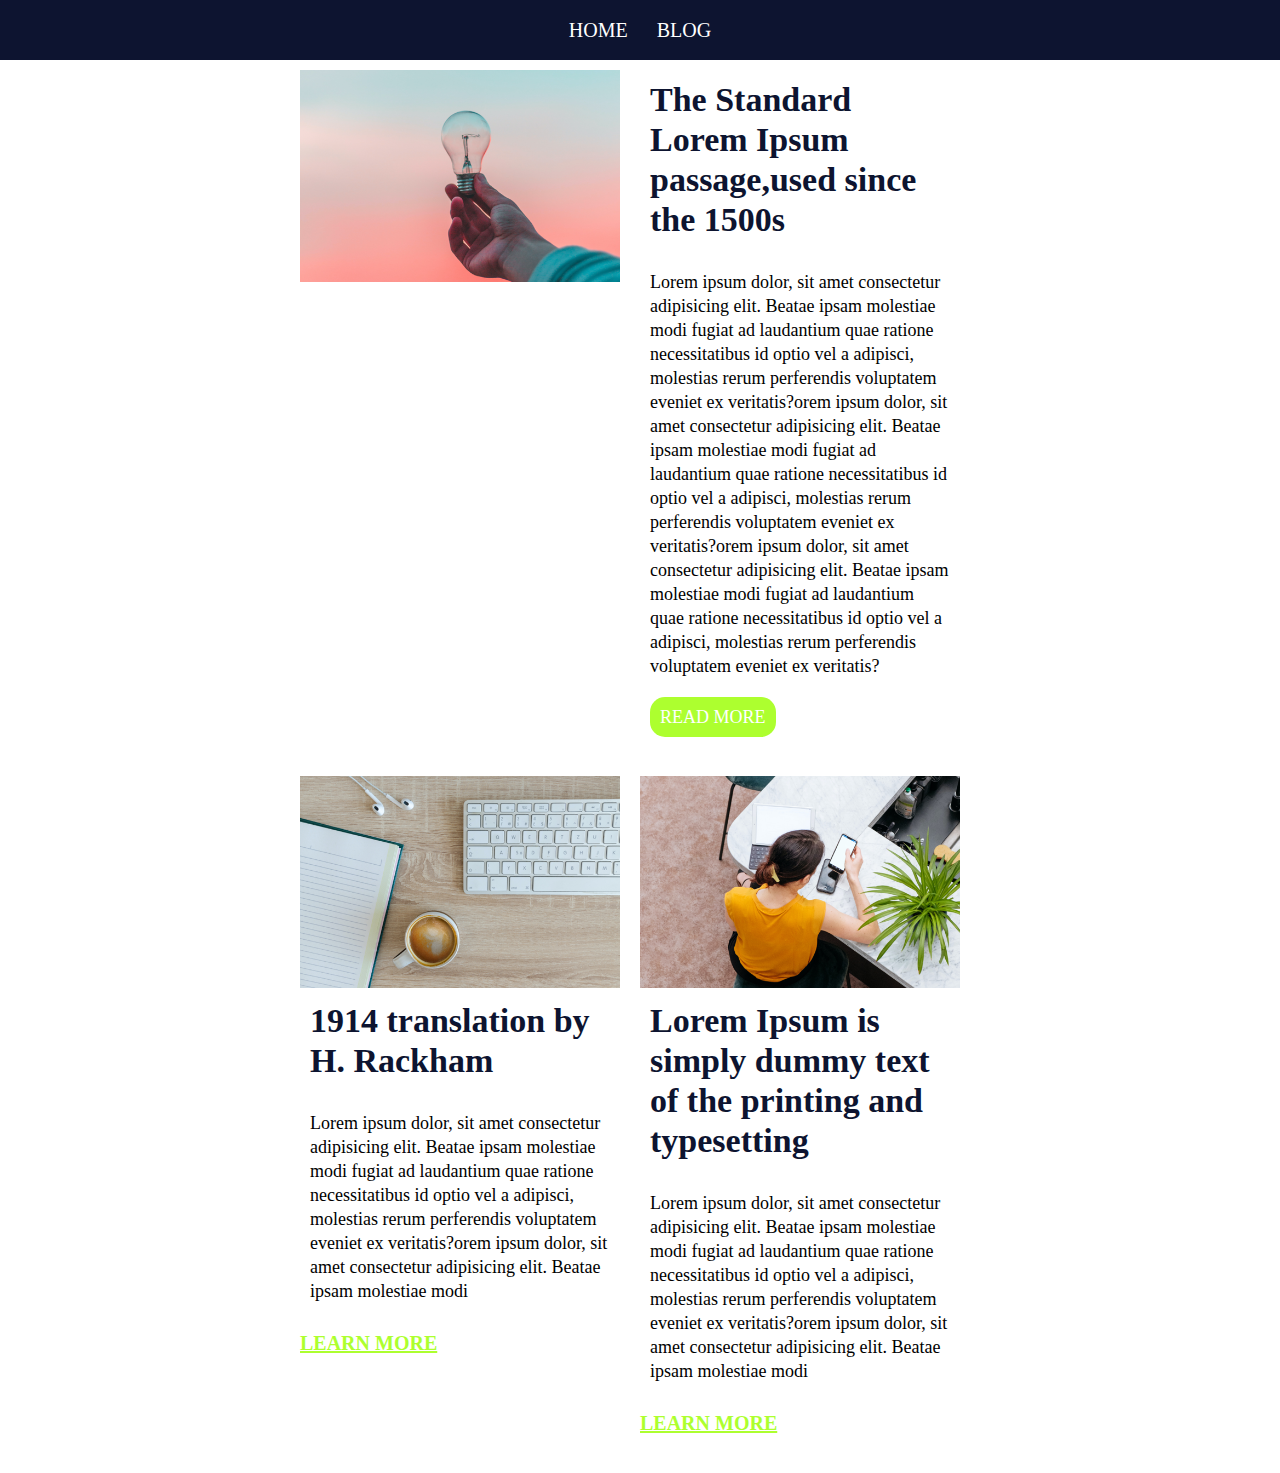
==== blog.html @ 991842dd "checkpoint-1" ====
<!DOCTYPE html>
<html lang="en">
<head>
    <meta charset="UTF-8">
    <link rel="stylesheet" href="./blog.css">
    <title>Document</title>
</head>
<body>
    <header>
        <a href="./index.html">HOME</a>
        <a href="./blog.html">BLOG</a>
    </header>
    <main>

        <section class="first-block">
            <div class="width-50">
                <img src="./pic01.png" alt="">
            </div>
            <div class="width-50">
                <h1>The Standard Lorem Ipsum passage,used since the 1500s</h1>
                <p>Lorem ipsum dolor, sit amet consectetur adipisicing elit. Beatae ipsam molestiae modi 
                    fugiat ad laudantium quae ratione necessitatibus id optio vel a adipisci, molestias 
                    rerum perferendis voluptatem eveniet ex veritatis?orem ipsum dolor, sit amet consectetur 
                    adipisicing elit. Beatae ipsam molestiae modi 
                    fugiat ad laudantium quae ratione necessitatibus id optio vel a adipisci, molestias 
                    rerum perferendis voluptatem eveniet ex veritatis?orem ipsum dolor, sit amet consectetur 
                    adipisicing elit. Beatae ipsam molestiae modi 
                    fugiat ad laudantium quae ratione necessitatibus id optio vel a adipisci, molestias 
                    rerum perferendis voluptatem eveniet ex veritatis?
                </p>
                <a class="read-more" href="#">READ MORE</a>
            </div>
        </section>
        <section class="first-block">
            <div class="width-50">
                <img src="./pic02.png" alt="">
                <h1>
                    1914 translation by H. Rackham
                </h1>
                <p>Lorem ipsum dolor, sit amet consectetur adipisicing elit. Beatae ipsam molestiae modi 
                    fugiat ad laudantium quae ratione necessitatibus id optio vel a adipisci, molestias 
                    rerum perferendis voluptatem eveniet ex veritatis?orem ipsum dolor, sit amet consectetur 
                    adipisicing elit. Beatae ipsam molestiae modi 
                </p>
                <a class="learn-more" href="#">LEARN MORE</a>
            </div>
            <div class="width-50">
                <img src="./pic03.png" alt="">
                <h1>Lorem Ipsum is simply dummy text of the printing and typesetting</h1>
                <p>Lorem ipsum dolor, sit amet consectetur adipisicing elit. Beatae ipsam molestiae modi 
                    fugiat ad laudantium quae ratione necessitatibus id optio vel a adipisci, molestias 
                    rerum perferendis voluptatem eveniet ex veritatis?orem ipsum dolor, sit amet consectetur 
                    adipisicing elit. Beatae ipsam molestiae modi 
                </p>
                <a class="learn-more" href="#">LEARN MORE</a>
            </div>
        </section>
    </main>
</body>
</html>
---- blog.css ----
/* http://meyerweb.com/eric/tools/css/reset/ 
   v2.0 | 20110126
   License: none (public domain)
*/

html, body, div, span, applet, object, iframe,
h1, h2, h3, h4, h5, h6, p, blockquote, pre,
a, abbr, acronym, address, big, cite, code,
del, dfn, em, img, ins, kbd, q, s, samp,
small, strike, strong, sub, sup, tt, var,
b, u, i, center,
dl, dt, dd, ol, ul, li,
fieldset, form, label, legend,
table, caption, tbody, tfoot, thead, tr, th, td,
article, aside, canvas, details, embed, 
figure, figcaption, footer, header, hgroup, 
menu, nav, output, ruby, section, summary,
time, mark, audio, video {
	margin: 0;
	padding: 0;
	border: 0;
	font-size: 100%;
	font: inherit;
	vertical-align: baseline;
}
/* HTML5 display-role reset for older browsers */
article, aside, details, figcaption, figure, 
footer, header, hgroup, menu, nav, section {
	display: block;
}
body {
	line-height: 1;
}
ol, ul {
	list-style: none;
}
blockquote, q {
	quotes: none;
}
blockquote:before, blockquote:after,
q:before, q:after {
	content: '';
	content: none;
}
table {
	border-collapse: collapse;
	border-spacing: 0;
}
*--------------------*
body{
text-align:  center;
margin: 0 auto;
}

header{
    background-color: #0d1430;
    padding: 20px 0px;
    text-align: center;
    word-spacing: 25px;
}
a{
    font-size: 20px;
    color: white;
    text-decoration: none;
    
}
.first-block{
    display: inline-flex;
    padding: 10px 300px;
   
}
img{
    width: 100%;
    padding-right: 20px;
}
h1{
    font-size: 34px;
    font-weight: bold;
    line-height: 2.5rem;
    margin: 10px;
    color: #0d1430;
}
p{
    font-size: 18px;
    line-height: 1.5rem;
    margin: 10px;
}
.width-50{
    width: 50%;
    padding-bottom: 30px;
    padding-right: 20px;
}
.read-more{
    font-size: 18px;
    background-color: greenyellow;
    border-top: 10px;
  padding: 10px;
  margin: 10px;
  height: 30px;
  width: 30px;
    border-radius: 15px;
}
p{
    padding: 20px 0px;
}
.learn-more{
    color: greenyellow;
    text-decoration: underline;
    font-weight: bold;
    font-size: 20px;
}
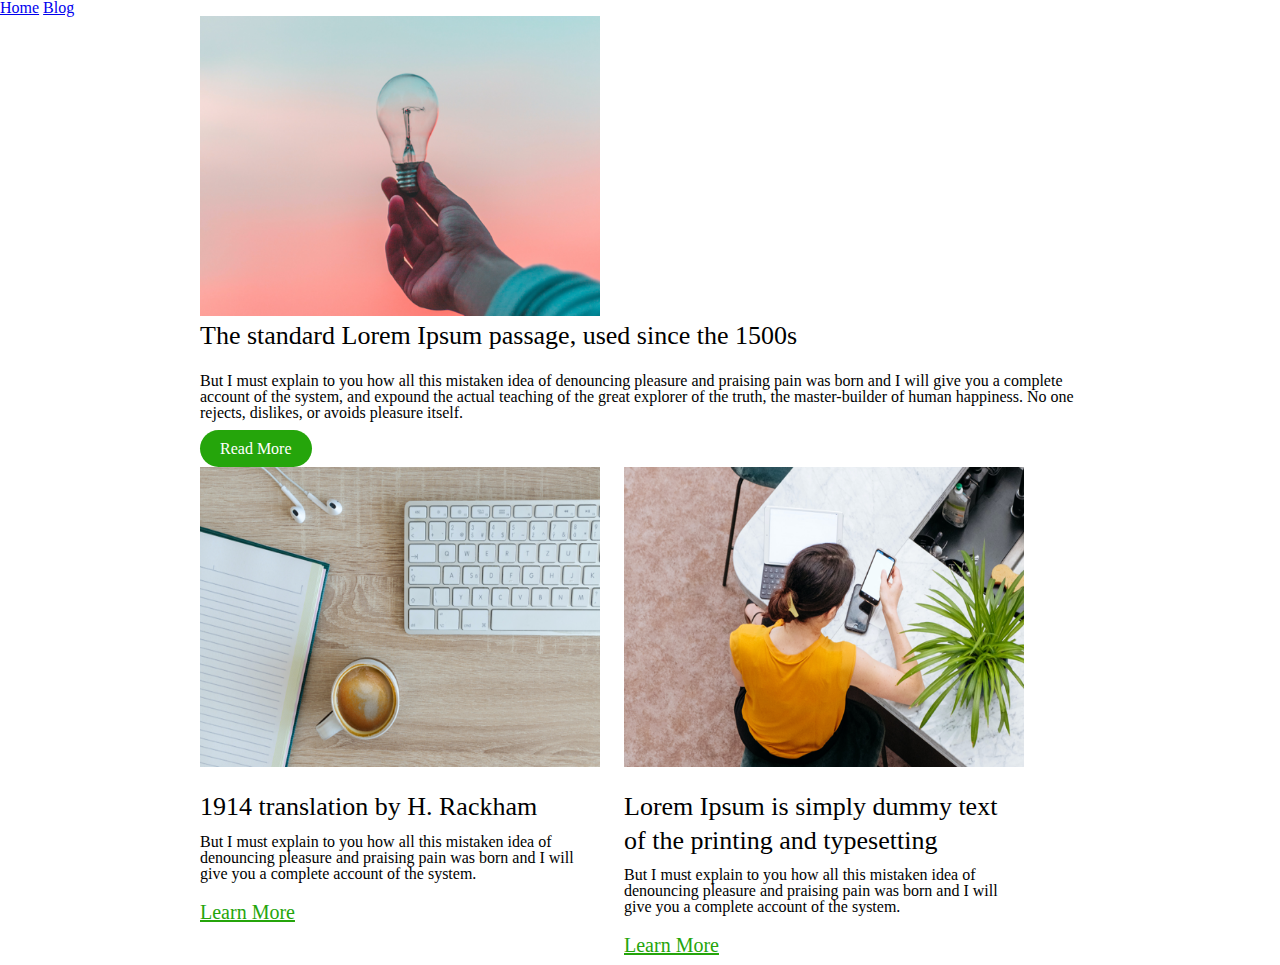
==== commit d5ea3e32: "update" ====
--- a/blog.html
+++ b/blog.html
@@ -1,60 +1,68 @@
 <!DOCTYPE html>
 <html lang="en">
-<head>
-    <meta charset="UTF-8">
-    <link rel="stylesheet" href="./blog.css">
-    <title>Document</title>
-</head>
-<body>
-    <header>
-        <a href="./index.html">HOME</a>
-        <a href="./blog.html">BLOG</a>
+  <head>
+    <meta charset="UTF-8" />
+
+    <title></title>
+    <link rel="stylesheet" href="./blog.css" />
+  </head>
+  <body>
+    <header class="header">
+      <a class="white" href="index.html">Home</a>
+      <a class="green" href="blog.html">Blog</a>
     </header>
     <main>
-
-        <section class="first-block">
-            <div class="width-50">
-                <img src="./pic01.png" alt="">
+      <section>
+        <article>
+          <div class="blog-container">
+            <div>
+              <img src="./pic01.png" alt="Bulb" />
+              <div class="content-box">
+                <h1 class="blog-heading">
+                  The standard Lorem Ipsum passage, used since the 1500s
+                </h1>
+                <p>
+                  But I must explain to you how all this mistaken idea of
+                  denouncing pleasure and praising pain was born and I will give
+                  you a complete account of the system, and expound the actual
+                  teaching of the great explorer of the truth, the
+                  master-builder of human happiness. No one rejects, dislikes,
+                  or avoids pleasure itself.
+                </p>
+                <a class="link" href="#">Read More</a>
+              </div>
             </div>
-            <div class="width-50">
-                <h1>The Standard Lorem Ipsum passage,used since the 1500s</h1>
-                <p>Lorem ipsum dolor, sit amet consectetur adipisicing elit. Beatae ipsam molestiae modi 
-                    fugiat ad laudantium quae ratione necessitatibus id optio vel a adipisci, molestias 
-                    rerum perferendis voluptatem eveniet ex veritatis?orem ipsum dolor, sit amet consectetur 
-                    adipisicing elit. Beatae ipsam molestiae modi 
-                    fugiat ad laudantium quae ratione necessitatibus id optio vel a adipisci, molestias 
-                    rerum perferendis voluptatem eveniet ex veritatis?orem ipsum dolor, sit amet consectetur 
-                    adipisicing elit. Beatae ipsam molestiae modi 
-                    fugiat ad laudantium quae ratione necessitatibus id optio vel a adipisci, molestias 
-                    rerum perferendis voluptatem eveniet ex veritatis?
-                </p>
-                <a class="read-more" href="#">READ MORE</a>
+          </div>
+        </article>
+      </section>
+      <section>
+        <article>
+          <div class="blog-post">
+            <div class="article">
+              <img src="./pic02.png" alt="Girl with phone" />
+              <h2 class="blog-heading2">1914 translation by H. Rackham</h2>
+              <p>
+                But I must explain to you how all this mistaken idea of
+                denouncing pleasure and praising pain was born and I will give
+                you a complete account of the system.
+              </p>
+              <a class="blog-link" href="#">Learn More</a>
             </div>
-        </section>
-        <section class="first-block">
-            <div class="width-50">
-                <img src="./pic02.png" alt="">
-                <h1>
-                    1914 translation by H. Rackham
-                </h1>
-                <p>Lorem ipsum dolor, sit amet consectetur adipisicing elit. Beatae ipsam molestiae modi 
-                    fugiat ad laudantium quae ratione necessitatibus id optio vel a adipisci, molestias 
-                    rerum perferendis voluptatem eveniet ex veritatis?orem ipsum dolor, sit amet consectetur 
-                    adipisicing elit. Beatae ipsam molestiae modi 
-                </p>
-                <a class="learn-more" href="#">LEARN MORE</a>
+            <div class="article">
+              <img src="./pic03.png" alt="Girl with phone" />
+              <h2 class="blog-heading2">
+                Lorem Ipsum is simply dummy text of the printing and typesetting
+              </h2>
+              <p>
+                But I must explain to you how all this mistaken idea of
+                denouncing pleasure and praising pain was born and I will give
+                you a complete account of the system.
+              </p>
+              <a class="blog-link" href="#">Learn More</a>
             </div>
-            <div class="width-50">
-                <img src="./pic03.png" alt="">
-                <h1>Lorem Ipsum is simply dummy text of the printing and typesetting</h1>
-                <p>Lorem ipsum dolor, sit amet consectetur adipisicing elit. Beatae ipsam molestiae modi 
-                    fugiat ad laudantium quae ratione necessitatibus id optio vel a adipisci, molestias 
-                    rerum perferendis voluptatem eveniet ex veritatis?orem ipsum dolor, sit amet consectetur 
-                    adipisicing elit. Beatae ipsam molestiae modi 
-                </p>
-                <a class="learn-more" href="#">LEARN MORE</a>
-            </div>
-        </section>
+          </div>
+        </article>
+      </section>
     </main>
-</body>
+  </body>
 </html>--- a/blog.css
+++ b/blog.css
@@ -47,65 +47,60 @@
 	border-spacing: 0;
 }
 *--------------------*
-body{
-text-align:  center;
-margin: 0 auto;
-}
-
-header{
-    background-color: #0d1430;
-    padding: 20px 0px;
-    text-align: center;
-    word-spacing: 25px;
-}
-a{
-    font-size: 20px;
+.content-box {
+    width: 400px;
+    display: inline-block;
+    margin: 20px;
+    vertical-align: text-bottom;
+  }
+  .blog-heading {
+    text-align: left;
+    font-size: 26px;
+    margin-bottom: 20px;
+    text-transform: none;
+    line-height: 1.3;
+  }
+  p {
+    text-align: left;
+    margin-bottom: 20px;
+    font-size: 16px;
+  }
+  .link {
+    font-size: 16px;
+    margin-top: 20px;
+    border-radius: 25px;
+    background: #25a50b;
+    padding: 10px 20px;
+    width: 200px;
+    height: 150px;
     color: white;
     text-decoration: none;
-    
-}
-.first-block{
-    display: inline-flex;
-    padding: 10px 300px;
-   
-}
-img{
-    width: 100%;
-    padding-right: 20px;
-}
-h1{
-    font-size: 34px;
-    font-weight: bold;
-    line-height: 2.5rem;
+  }
+  .blog-container {
+    padding: 0 200px;
+  }
+  img {
+    height: 300px;
+    width: 400px;
+  }
+  .article {
+    width: 400px;
+    display: inline-block;
     margin: 10px;
-    color: #0d1430;
-}
-p{
-    font-size: 18px;
-    line-height: 1.5rem;
-    margin: 10px;
-}
-.width-50{
-    width: 50%;
-    padding-bottom: 30px;
-    padding-right: 20px;
-}
-.read-more{
-    font-size: 18px;
-    background-color: greenyellow;
-    border-top: 10px;
-  padding: 10px;
-  margin: 10px;
-  height: 30px;
-  width: 30px;
-    border-radius: 15px;
-}
-p{
-    padding: 20px 0px;
-}
-.learn-more{
-    color: greenyellow;
-    text-decoration: underline;
-    font-weight: bold;
+    vertical-align: text-top;
+  }
+  .blog-heading2 {
+    text-align: left;
+    font-size: 26px;
+    margin-bottom: 10px;
+    text-transform: none;
+    line-height: 1.3;
+    margin-top: 20px;
+  }
+  .blog-link {
+    color: #25a50b;
     font-size: 20px;
-}+  }
+  .blog-post {
+    padding: 0 190px;
+  }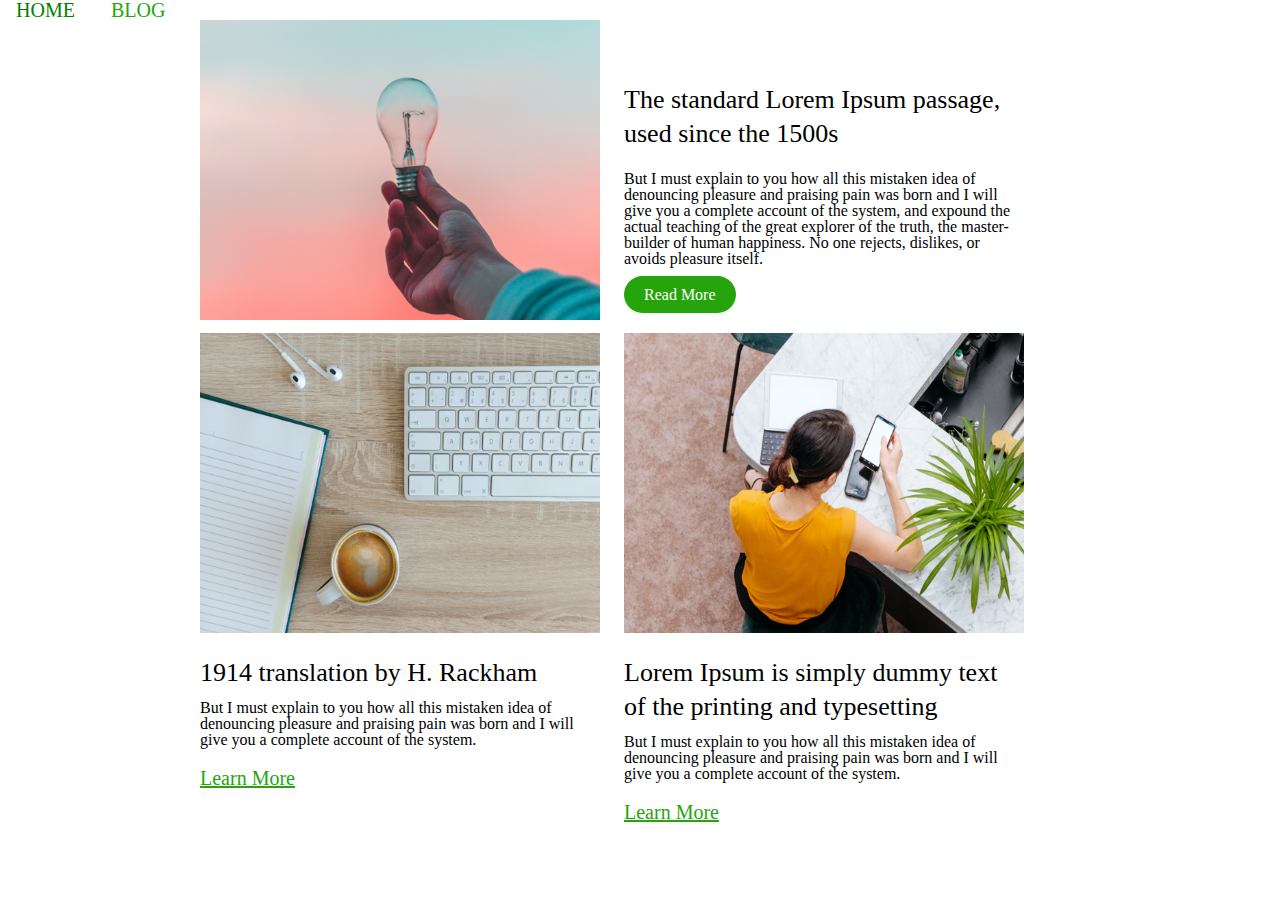
==== commit fd115bef: "upd." ====
--- a/blog.html
+++ b/blog.html
@@ -7,7 +7,7 @@
     <link rel="stylesheet" href="./blog.css" />
   </head>
   <body>
-    <header class="header">
+    <header >
       <a class="white" href="index.html">Home</a>
       <a class="green" href="blog.html">Blog</a>
     </header>
--- a/blog.css
+++ b/blog.css
@@ -47,6 +47,25 @@
 	border-spacing: 0;
 }
 *--------------------*
+header {
+    text-align: center;
+    background-color: darkblue;
+    padding: 20px;
+    margin-bottom: 30px;
+  }
+  header a {
+    font-size: 20px;
+    text-transform: uppercase;
+    margin: 16px;
+    text-decoration: none;
+  }
+  .green {
+    color: #25a50b;
+  }
+  .white {
+    color: green;
+  }
+
 .content-box {
     width: 400px;
     display: inline-block;
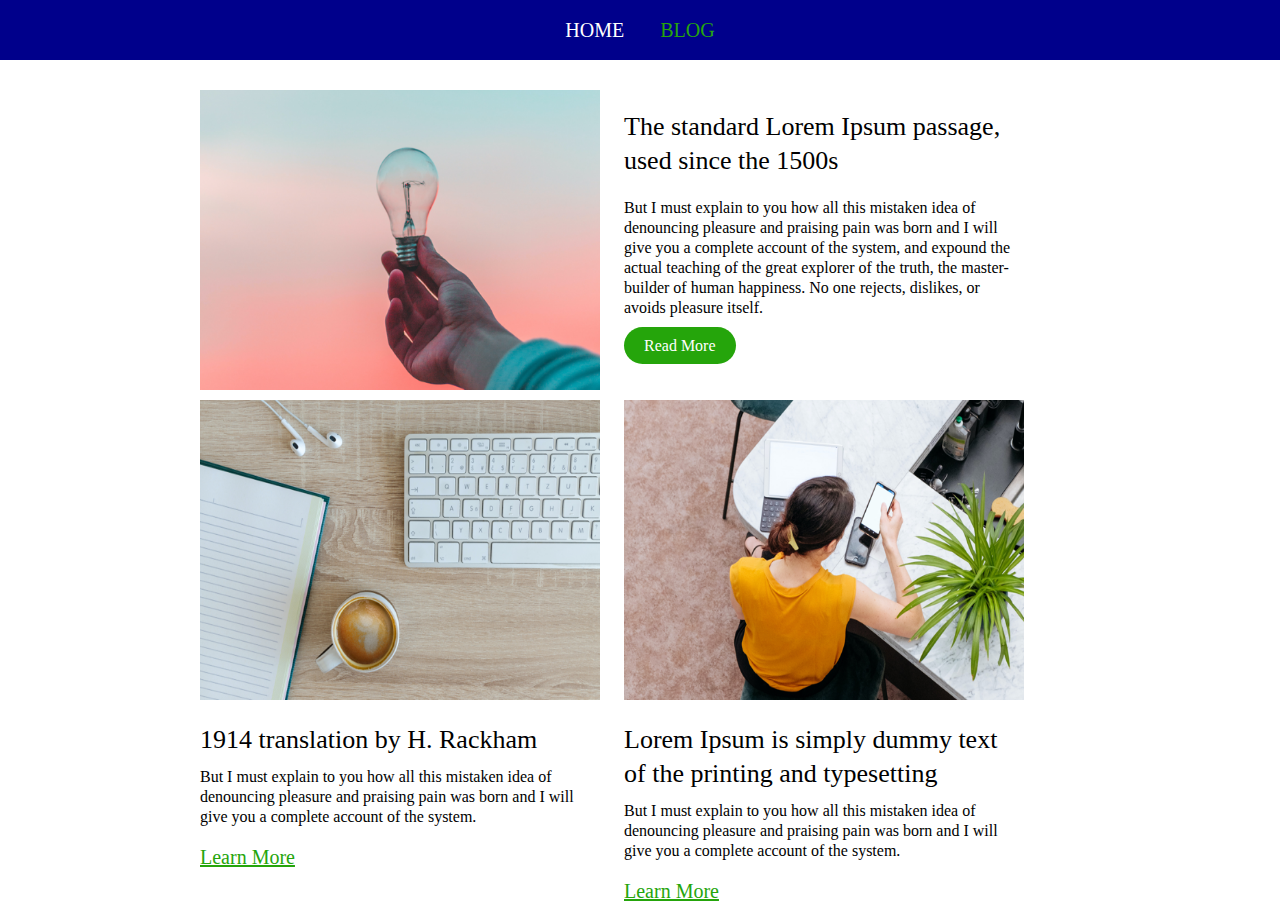
==== commit 3c9afb2f: "update" ====
--- a/blog.html
+++ b/blog.html
@@ -2,8 +2,7 @@
 <html lang="en">
   <head>
     <meta charset="UTF-8" />
-
-    <title></title>
+    <title>Blog Page</title>
     <link rel="stylesheet" href="./blog.css" />
   </head>
   <body>
@@ -11,12 +10,12 @@
       <a class="white" href="index.html">Home</a>
       <a class="green" href="blog.html">Blog</a>
     </header>
-    <main>
-      <section>
-        <article>
+    <main class="blog-center">
+      <section >
+        <article >
           <div class="blog-container">
             <div>
-              <img src="./pic01.png" alt="Bulb" />
+              <img src=".//media/pic01.png" alt="Bulb" />
               <div class="content-box">
                 <h1 class="blog-heading">
                   The standard Lorem Ipsum passage, used since the 1500s
@@ -35,11 +34,11 @@
           </div>
         </article>
       </section>
-      <section>
+      <section >
         <article>
           <div class="blog-post">
             <div class="article">
-              <img src="./pic02.png" alt="Girl with phone" />
+              <img src="./media/pic02.png" alt="Girl with phone" />
               <h2 class="blog-heading2">1914 translation by H. Rackham</h2>
               <p>
                 But I must explain to you how all this mistaken idea of
@@ -49,7 +48,7 @@
               <a class="blog-link" href="#">Learn More</a>
             </div>
             <div class="article">
-              <img src="./pic03.png" alt="Girl with phone" />
+              <img src="./media/pic03.png" alt="Girl with phone" />
               <h2 class="blog-heading2">
                 Lorem Ipsum is simply dummy text of the printing and typesetting
               </h2>
--- a/blog.css
+++ b/blog.css
@@ -46,7 +46,11 @@
 	border-collapse: collapse;
 	border-spacing: 0;
 }
-*--------------------*
+
+
+body{
+  text-align: ;
+}
 header {
     text-align: center;
     background-color: darkblue;
@@ -63,14 +67,16 @@
     color: #25a50b;
   }
   .white {
-    color: green;
+    color: white;
   }
+.blog-center{
 
+}
 .content-box {
     width: 400px;
     display: inline-block;
     margin: 20px;
-    vertical-align: text-bottom;
+    vertical-align: top;
   }
   .blog-heading {
     text-align: left;
@@ -83,6 +89,7 @@
     text-align: left;
     margin-bottom: 20px;
     font-size: 16px;
+    line-height: 20px;
   }
   .link {
     font-size: 16px;
@@ -96,7 +103,11 @@
     text-decoration: none;
   }
   .blog-container {
-    padding: 0 200px;
+    /* padding: 0 200px; */
+       
+    width: 880px;
+    height: 300px;
+    margin: 0 auto;
   }
   img {
     height: 300px;
@@ -121,5 +132,8 @@
     font-size: 20px;
   }
   .blog-post {
-    padding: 0 190px;
+    
+    width: 900px;
+    height: 100px;
+    margin: 0 auto;
   }